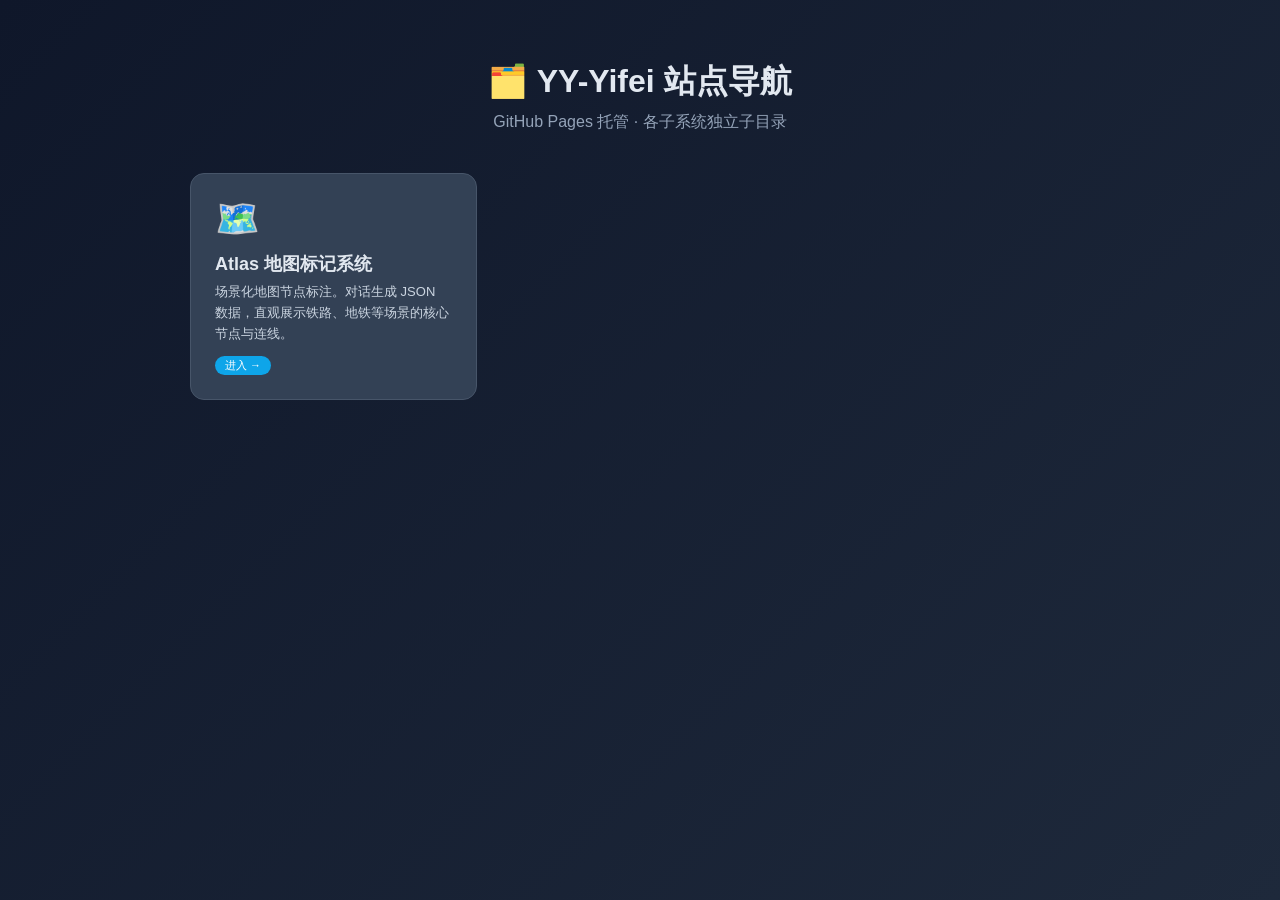
==== index.html @ a9a822b1 "初始化：Atlas 地图标记系统 + 站点总入口" ====
<!DOCTYPE html>
<html lang="zh-CN">
<head>
  <meta charset="UTF-8">
  <meta name="viewport" content="width=device-width, initial-scale=1.0">
  <title>YY-Yifei · GitHub Pages</title>
  <style>
    * { margin: 0; padding: 0; box-sizing: border-box; }
    body {
      font-family: -apple-system, BlinkMacSystemFont, "Segoe UI", "PingFang SC",
        "Hiragino Sans GB", "Microsoft YaHei", sans-serif;
      min-height: 100vh;
      background: linear-gradient(135deg, #0f172a 0%, #1e293b 100%);
      color: #e2e8f0;
      display: flex;
      flex-direction: column;
      align-items: center;
      padding: 60px 20px;
    }
    h1 { font-size: 32px; margin-bottom: 8px; }
    .subtitle { color: #94a3b8; margin-bottom: 40px; }
    .grid {
      display: grid;
      grid-template-columns: repeat(auto-fill, minmax(280px, 1fr));
      gap: 20px;
      width: 100%;
      max-width: 900px;
    }
    .card {
      background: #334155;
      border-radius: 14px;
      padding: 24px;
      text-decoration: none;
      color: #e2e8f0;
      border: 1px solid #475569;
      transition: transform 0.2s, box-shadow 0.2s, border-color 0.2s;
    }
    .card:hover {
      transform: translateY(-4px);
      box-shadow: 0 12px 30px rgba(0, 0, 0, 0.4);
      border-color: #38bdf8;
    }
    .card .emoji { font-size: 36px; margin-bottom: 12px; display: block; }
    .card h2 { font-size: 18px; margin-bottom: 6px; }
    .card p { font-size: 13px; color: #cbd5e1; line-height: 1.6; }
    .card .tag {
      display: inline-block;
      font-size: 11px;
      background: #0ea5e9;
      color: #fff;
      border-radius: 10px;
      padding: 2px 10px;
      margin-top: 12px;
    }
  </style>
</head>
<body>
  <h1>🗂️ YY-Yifei 站点导航</h1>
  <p class="subtitle">GitHub Pages 托管 · 各子系统独立子目录</p>

  <div class="grid">
    <a class="card" href="atlas/">
      <span class="emoji">🗺️</span>
      <h2>Atlas 地图标记系统</h2>
      <p>场景化地图节点标注。对话生成 JSON 数据，直观展示铁路、地铁等场景的核心节点与连线。</p>
      <span class="tag">进入 →</span>
    </a>
    <!-- 未来的子系统在这里添加卡片 -->
  </div>
</body>
</html>
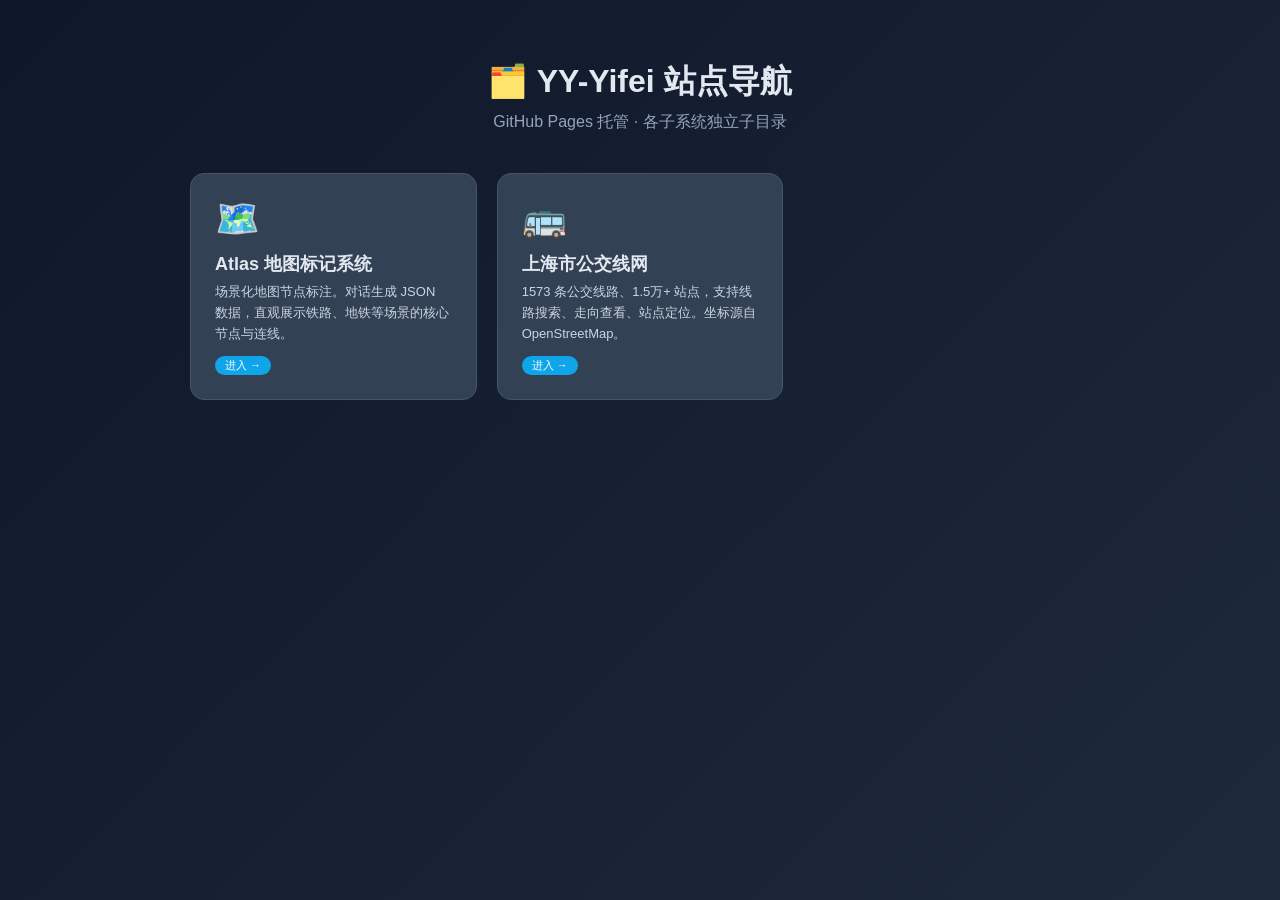
==== commit 71245ca8: "feat: 新增上海市公交线网子系统 shanghai-bus（1573线路/13298站点，OSM坐标匹配）" ====
--- a/index.html
+++ b/index.html
@@ -65,6 +65,12 @@
       <p>场景化地图节点标注。对话生成 JSON 数据，直观展示铁路、地铁等场景的核心节点与连线。</p>
       <span class="tag">进入 →</span>
     </a>
+    <a class="card" href="shanghai-bus/">
+      <span class="emoji">🚌</span>
+      <h2>上海市公交线网</h2>
+      <p>1573 条公交线路、1.5万+ 站点，支持线路搜索、走向查看、站点定位。坐标源自 OpenStreetMap。</p>
+      <span class="tag">进入 →</span>
+    </a>
     <!-- 未来的子系统在这里添加卡片 -->
   </div>
 </body>
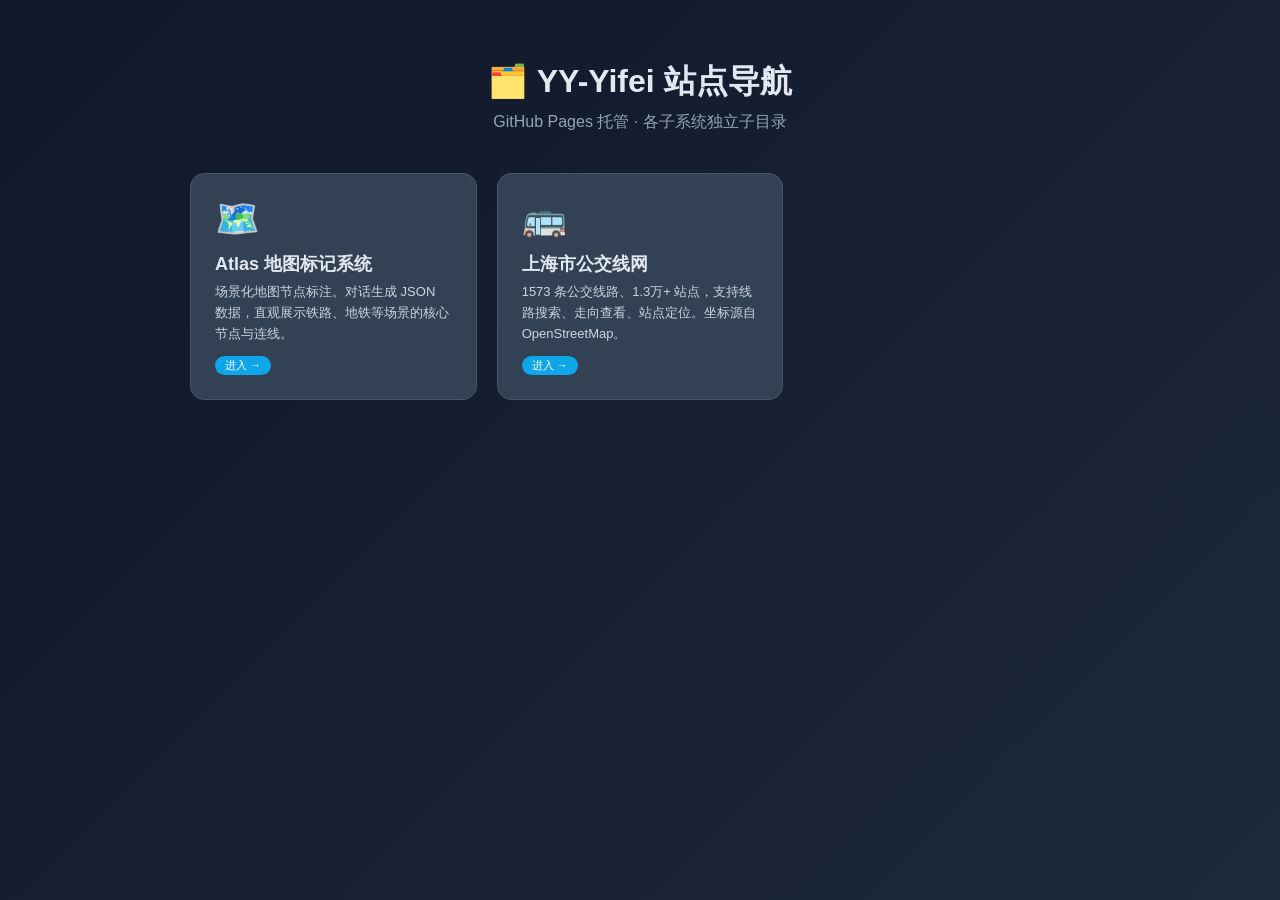
==== commit 0bd44fcc: "fix: 公交线路站点按线路上下文贪心选坐标（消除同名站跳跃），routes带坐标格式" ====
--- a/index.html
+++ b/index.html
@@ -68,7 +68,7 @@
     <a class="card" href="shanghai-bus/">
       <span class="emoji">🚌</span>
       <h2>上海市公交线网</h2>
-      <p>1573 条公交线路、1.5万+ 站点，支持线路搜索、走向查看、站点定位。坐标源自 OpenStreetMap。</p>
+      <p>1573 条公交线路、1.3万+ 站点，支持线路搜索、走向查看、站点定位。坐标源自 OpenStreetMap。</p>
       <span class="tag">进入 →</span>
     </a>
     <!-- 未来的子系统在这里添加卡片 -->
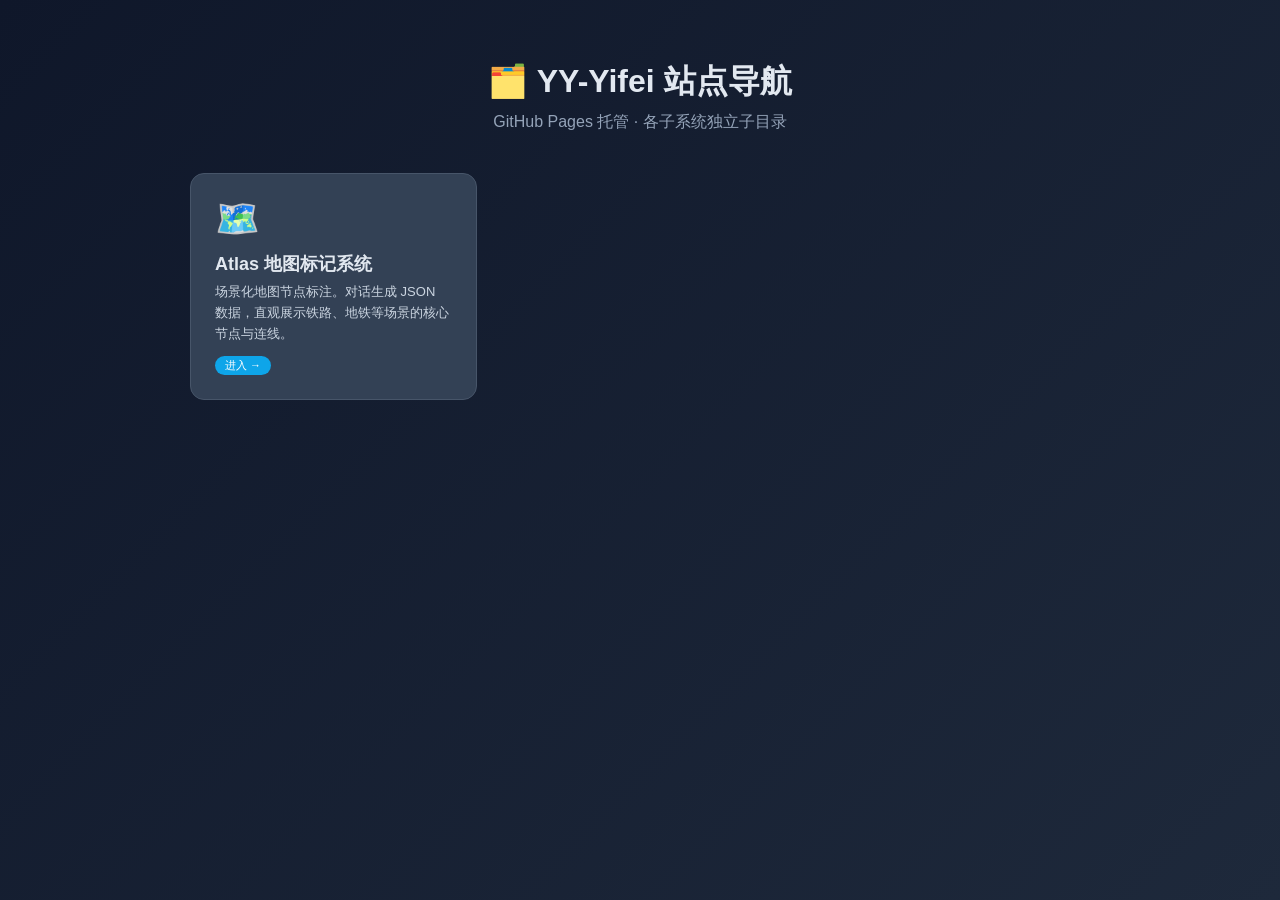
==== commit 1475662f: "remove: 移除上海公交子系统（shanghai-bus）及入口卡片" ====
--- a/index.html
+++ b/index.html
@@ -65,12 +65,6 @@
       <p>场景化地图节点标注。对话生成 JSON 数据，直观展示铁路、地铁等场景的核心节点与连线。</p>
       <span class="tag">进入 →</span>
     </a>
-    <a class="card" href="shanghai-bus/">
-      <span class="emoji">🚌</span>
-      <h2>上海市公交线网</h2>
-      <p>1573 条公交线路、1.3万+ 站点，支持线路搜索、走向查看、站点定位。坐标源自 OpenStreetMap。</p>
-      <span class="tag">进入 →</span>
-    </a>
     <!-- 未来的子系统在这里添加卡片 -->
   </div>
 </body>
